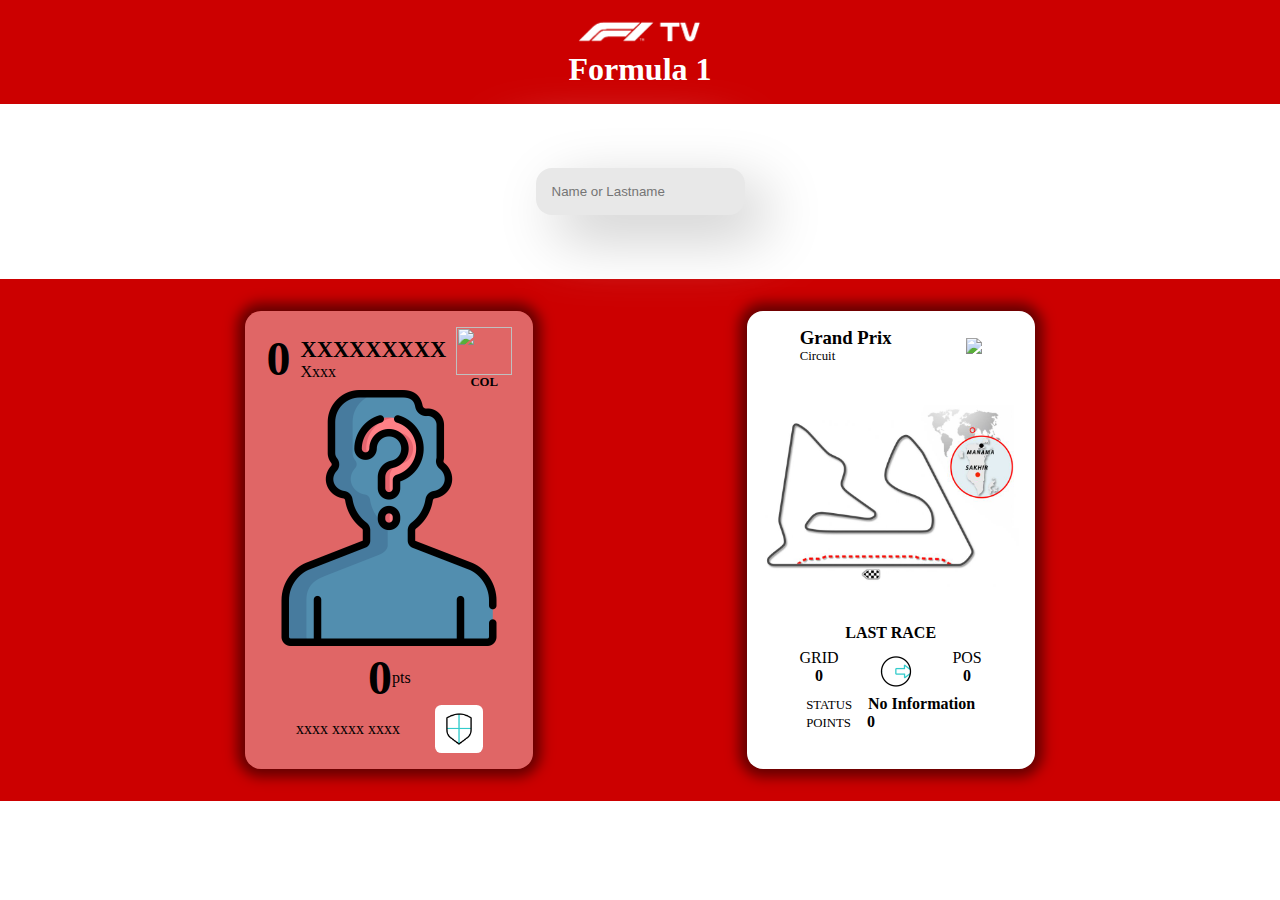
==== F1/index.html @ 5f3c3d2c "Se termina tarjeta derecha" ====
<!DOCTYPE html>
<html lang="en">
  <head>
    <meta charset="UTF-8" />
    <meta name="viewport" content="width=device-width, initial-scale=1.0" />
    <link
      href="https://blogfonts.com/css/aWQ9MTUxNTEzJnN1Yj01MTMmYz1mJnR0Zj1Gb3JtdWxhMS1SZWd1bGFyX3dlYl8wLnR0ZiZuPWZvcm11bGExLWRpc3BsYXktcmVndWxhci0y/Formula1 Display Regular.ttf"
      rel="stylesheet"
      type="text/css"
    />
    <link rel="stylesheet" href="styles/style.css" />
    <title>F1</title>
  </head>
  <body>
    <header class="header">
      <figure class="header__logo">
        <img
          src="assets/Logo/f1tv.png"
          class="header__img"
          alt="Formula 1 Logo"
        />
      </figure>
      <h1 class="header__title">Formula 1</h1>
    </header>
    <div class="inputData">
      <input type="text" name="text" class="input" placeholder="Name or Lastname" id="searchDriver"/>
    </div>
    <main class="container">
      <section class="card" id="background">
        <section class="card__left">
          <div class="card__driver">
            <span class="card__number" id="driverNumber">0</span>
            <div class="card__fullName">
              <span class="card__firstName" id="driverName">Xxxx</span>
              <span class="card__lastName" id="driverLastName">XXXXXXXXX</span>
            </div>
            <div class="card__country">
              <img
                src="https://flagsapi.com/CO/shiny/64.png"
                class="card__icon" id="driverFlag"
              />
              <span class="card__codCountry" id="codCountry">COL</span>
            </div>
          </div>
          <figure class="card__img">
            <img
              src="assets/Drivers/desconocido.png"
              alt="Max VERSTAPPEN"
              class="card__img--driver" id="imgDriver"
            />
          </figure>
          <div class="card__points">
            <span class="card__points--number" id="driverPoints">0</span>
            <span class="card__points--pts">pts</span>
          </div>
          <figure class="card__escuderia">
            <span class="card__escuderia--name" id="scuderia">xxxx xxxx xxxx</span>
            <img
              src="assets/Constructors/escudo.gif"
              alt="Logo Red Bull Racing"
              class="card__escuderia--logo" id="imgScuderia"
            />
          </figure>
        </section>
        <section class="card__right">
          <section class="card__circuit">
            <figure class="card__flagCircuit">
              <img src="https://flagsapi.com/CO/shiny/64.png" id="raceFlag" />
              <div class="card__circuitTitle">
                <h3 class="card__circuitTitle--gp" id="nameGP">Grand Prix</h3>
                <span class="card__circuitTitle--name" id="nameCircuit">Circuit</span>
              </div>
            </figure>
            <img
              src="assets/Circuit/Bahrain International Circuit.jpg"
              class="card__circuitTitle--img"
              alt="Image of Circuit" id="imgCircuit"
            />
            <div class="card__data">
              <span class="card__lastRace">LAST RACE</span>
              <div class="card__position">
                <span class="card__position--left"  >GRID <span><b id="grid">0</b></span></span>
                <img src="assets/Font/flecha-correcta.gif" alt="" class="card__position--center">
                <span class="card__position--right">POS <span><b id="pos">0</b></span></span>
              </div>
              <div class="card__status">
                <span class="card__status--stat">STATUS <span class="card__status--finish" id="stat">No Information</span></span>
                <span class="card__status--points">POINTS <span class="card__status--pos" id="points">0</span></span>
              </div>
            </div>
          </section>
        </section>
      </section>
    </main>
    <script src="app/app.js" type="module" defer></script>
  </body>
</html>
---- F1/styles/style.css ----
/* Reset CSS */
* {
  box-sizing: border-box;
  margin: 0;
  padding: 0;
}

/* Global Styles */
@font-face {
  font-family: "F1-Regular";
  src: url("/assets/Font/Formula1-Regular.ttf") format("truetype");
}

/* Body */

body {
  width: 100vw;
  height: 100vh;
  font-family: "F1-Regular", "formula1-display-regular-2";
}

/* Header */

.header {
  background-color: #cc0000;
  color: #fff;
  display: flex;
  flex-direction: column;
  align-items: center;
  padding: 1rem;
}

.header__img {
  width: 8rem;
}

/* Input */
.inputData {
  padding: 4rem;
  display: flex;
  justify-content: center;
}

.input {
  border: none;
  padding: 1rem;
  border-radius: 1rem;
  background: #e8e8e8;
  box-shadow: 20px 20px 60px #c5c5c5, -20px -20px 60px #ffffff;
  transition: 0.3s;
}

.input:focus {
  outline-color: #e8e8e8;
  background: #e8e8e8;
  box-shadow: inset 20px 20px 60px #c5c5c5, inset -20px -20px 60px #ffffff;
  transition: 0.3s;
}

/* Card */

/* Card Left */

.card {
  display: flex;
  justify-content: space-evenly;
  background-color: #cc0000;
  transition: background-color 0.4s ease-in-out;
  padding: 2rem;
}

.card__left {
  background-color: rgba(255, 255, 255, 0.4);
  border-radius: 1rem;
  padding: 1rem;
  box-shadow: 0px 0px 13px 8px rgba(0,0,0,0.51);
-webkit-box-shadow: 0px 0px 13px 8px rgba(0,0,0,0.51);
-moz-box-shadow: 0px 0px 13px 8px rgba(0,0,0,0.51);
}

.card__driver {
  display: flex;
  align-items: center;
  justify-content: space-around;
}

.card__fullName {
  display: flex;
  flex-direction: column-reverse;
}

.card__country {
  display: flex;
  flex-direction: column;
  align-items: center;
}

.card__icon {
  height: 3rem;
  width: 3.5rem;
}

.card__number {
  font-size: 3rem;
  font-weight: bold;
}

.card__firstName {
  font-size: 1rem;
}

.card__lastName {
  font-size: 1.4rem;
  font-weight: bold;
}

.card__codCountry {
  font-size: 0.8rem;
  font-weight: bold;
}


.card__img--driver {
  width: 16rem;
  height: 16rem;
}

.card__points {
  display: flex;
  justify-content: center;
  align-items: center;
}

.card__points--number {
  font-size: 3rem;
  font-weight: bold;
}

.card__escuderia {
  display: flex;
  align-items: center;
  justify-content: space-evenly;
}

.card__escuderia--name {
  font-size: 1rem;
}

.card__escuderia--logo {
  width: 3rem;
  height: 3rem;
  border-radius: 0.4rem;
}

/* Card Right*/

.card__right {
  background-color: #fff;
  color: #000;
  border-radius: 1rem;
  padding: 1rem;
  box-shadow: 0px 0px 13px 8px rgba(0,0,0,0.51);
-webkit-box-shadow: 0px 0px 13px 8px rgba(0,0,0,0.51);
-moz-box-shadow: 0px 0px 13px 8px rgba(0,0,0,0.51);
}

.card__flagCircuit {
  display: flex;
  flex-direction: row-reverse;
  justify-content: space-around;
  align-items: center;
}

.card__circuitTitle {
  display: flex;
  flex-direction: column;
}

.card__circuitTitle--name {
  font-size: 0.8rem;
}

.card__circuitTitle--img {
  width: 16rem;
  height: 16rem;
}

.card__data{
  display: flex;
  flex-direction: column;
  align-items: center;
  gap: 0.4rem;
}

.card__lastRace{
  font-weight: bold;
}

.card__position{
  width: 100%;
  display: flex;
  justify-content: space-evenly;
}

.card__position--left{
  display: flex;
  flex-direction: column;
  align-items: center;
}

.card__position--center{
  width: 2.5rem;
  height: 2.5rem;
}

.card__position--right{
  display: flex;
  flex-direction: column;
  align-items: center;
}

.card__status{
  display: flex;
  flex-direction: column;
}

.card__status--stat{
  font-size: 0.8rem;
  gap: 1rem;
    display: flex;
    align-items: flex-end;
}

.card__status--finish{
  font-size: 1rem;
  font-weight: bold;
}

.card__status--points{
  font-size: 0.8rem;
  gap: 1rem;
    display: flex;
    align-items: flex-end;
}

.card__status--pos{
  font-size: 1rem;
  font-weight: bold;
}

@media screen and (max-width: 768px) {
  .card {
    display: flex;
    flex-direction: column;
    align-items: center;
    gap: 0.6rem;
  } 
    
}
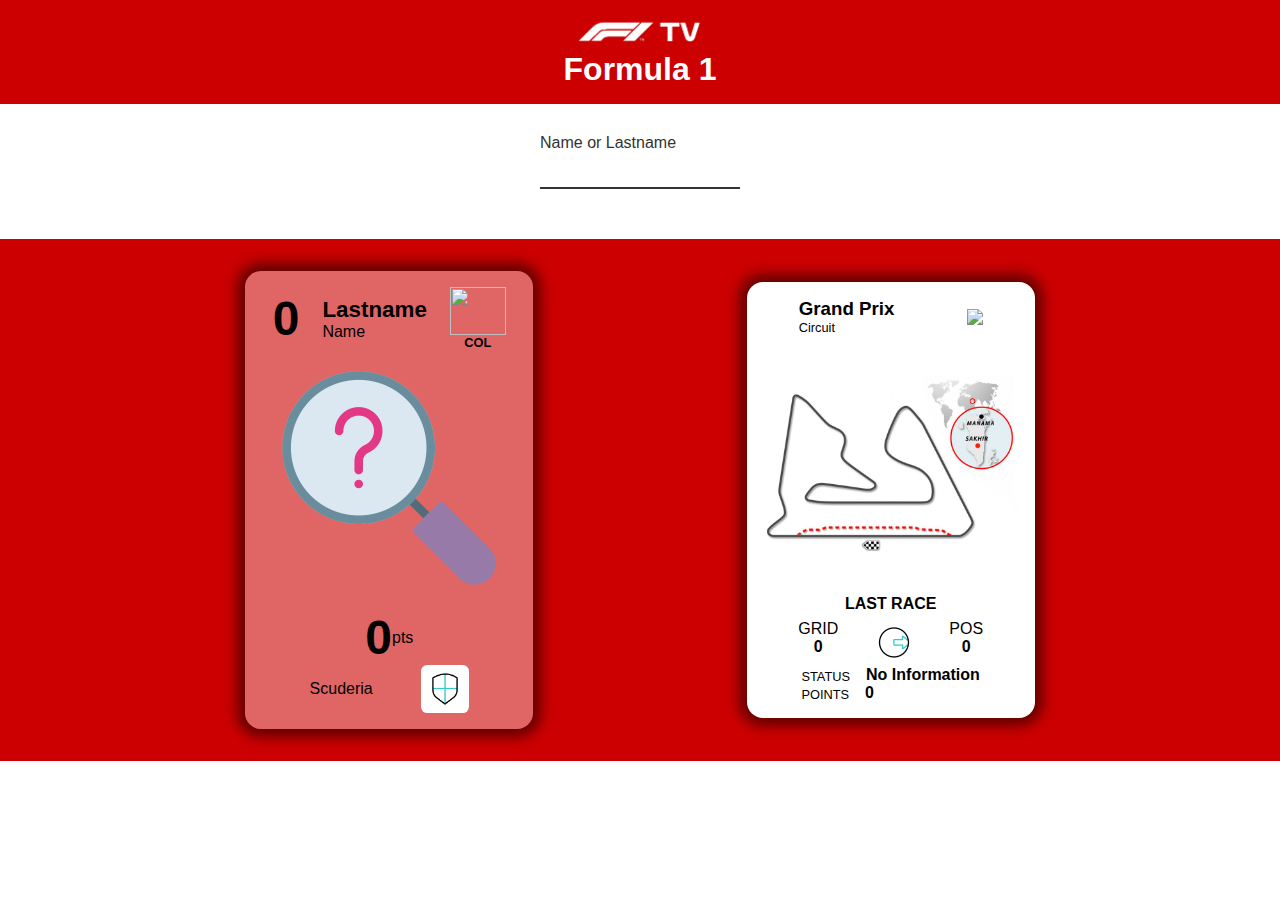
==== commit 9a4c3645: "Se ajustan algunos valores del responsive" ====
--- a/F1/index.html
+++ b/F1/index.html
@@ -22,8 +22,10 @@
       </figure>
       <h1 class="header__title">Formula 1</h1>
     </header>
-    <div class="inputData">
-      <input type="text" name="text" class="input" placeholder="Name or Lastname" id="searchDriver"/>
+    <div class="input-container">
+      <input type="text" id="searchDriver" class="input" />
+      <label for="searchDriver" class="label">Name or Lastname</label>
+      <div class="underline"></div>
     </div>
     <main class="container">
       <section class="card" id="background">
@@ -31,13 +33,14 @@
           <div class="card__driver">
             <span class="card__number" id="driverNumber">0</span>
             <div class="card__fullName">
-              <span class="card__firstName" id="driverName">Xxxx</span>
-              <span class="card__lastName" id="driverLastName">XXXXXXXXX</span>
+              <span class="card__firstName" id="driverName">Name</span>
+              <span class="card__lastName" id="driverLastName">Lastname</span>
             </div>
             <div class="card__country">
               <img
                 src="https://flagsapi.com/CO/shiny/64.png"
-                class="card__icon" id="driverFlag"
+                class="card__icon"
+                id="driverFlag"
               />
               <span class="card__codCountry" id="codCountry">COL</span>
             </div>
@@ -46,7 +49,8 @@
             <img
               src="assets/Drivers/desconocido.png"
               alt="Max VERSTAPPEN"
-              class="card__img--driver" id="imgDriver"
+              class="card__img--driver"
+              id="imgDriver"
             />
           </figure>
           <div class="card__points">
@@ -54,11 +58,12 @@
             <span class="card__points--pts">pts</span>
           </div>
           <figure class="card__escuderia">
-            <span class="card__escuderia--name" id="scuderia">xxxx xxxx xxxx</span>
+            <span class="card__escuderia--name" id="scuderia">Scuderia</span>
             <img
               src="assets/Constructors/escudo.gif"
               alt="Logo Red Bull Racing"
-              class="card__escuderia--logo" id="imgScuderia"
+              class="card__escuderia--logo"
+              id="imgScuderia"
             />
           </figure>
         </section>
@@ -68,24 +73,43 @@
               <img src="https://flagsapi.com/CO/shiny/64.png" id="raceFlag" />
               <div class="card__circuitTitle">
                 <h3 class="card__circuitTitle--gp" id="nameGP">Grand Prix</h3>
-                <span class="card__circuitTitle--name" id="nameCircuit">Circuit</span>
+                <span class="card__circuitTitle--name" id="nameCircuit"
+                  >Circuit</span
+                >
               </div>
             </figure>
             <img
               src="assets/Circuit/Bahrain International Circuit.jpg"
               class="card__circuitTitle--img"
-              alt="Image of Circuit" id="imgCircuit"
+              alt="Image of Circuit"
+              id="imgCircuit"
             />
             <div class="card__data">
               <span class="card__lastRace">LAST RACE</span>
               <div class="card__position">
-                <span class="card__position--left"  >GRID <span><b id="grid">0</b></span></span>
-                <img src="assets/Font/flecha-correcta.gif" alt="" class="card__position--center">
-                <span class="card__position--right">POS <span><b id="pos">0</b></span></span>
+                <span class="card__position--left"
+                  >GRID <span><b id="grid">0</b></span></span
+                >
+                <img
+                  src="assets/Font/flecha-correcta.gif"
+                  alt=""
+                  class="card__position--center"
+                />
+                <span class="card__position--right"
+                  >POS <span><b id="pos">0</b></span></span
+                >
               </div>
               <div class="card__status">
-                <span class="card__status--stat">STATUS <span class="card__status--finish" id="stat">No Information</span></span>
-                <span class="card__status--points">POINTS <span class="card__status--pos" id="points">0</span></span>
+                <span class="card__status--stat"
+                  >STATUS
+                  <span class="card__status--finish" id="stat"
+                    >No Information</span
+                  ></span
+                >
+                <span class="card__status--points"
+                  >POINTS
+                  <span class="card__status--pos" id="points">0</span></span
+                >
               </div>
             </div>
           </section>
--- a/F1/styles/style.css
+++ b/F1/styles/style.css
@@ -16,7 +16,9 @@
 body {
   width: 100vw;
   height: 100vh;
-  font-family: "F1-Regular", "formula1-display-regular-2";
+  font-family: "F1-Regular", "formula1-display-regular-2", "Lucida Sans",
+    "Lucida Sans Regular", "Lucida Grande", "Lucida Sans Unicode", Geneva,
+    Verdana, sans-serif;
 }
 
 /* Header */
@@ -35,26 +37,52 @@
 }
 
 /* Input */
-.inputData {
-  padding: 4rem;
-  display: flex;
-  justify-content: center;
-}
-
-.input {
+.input-container {
+  position: relative;
+  margin: 50px auto;
+  width: 200px;
+}
+
+.input-container input[type="text"] {
+  font-size: 20px;
+  width: 100%;
   border: none;
-  padding: 1rem;
-  border-radius: 1rem;
-  background: #e8e8e8;
-  box-shadow: 20px 20px 60px #c5c5c5, -20px -20px 60px #ffffff;
-  transition: 0.3s;
-}
-
-.input:focus {
-  outline-color: #e8e8e8;
-  background: #e8e8e8;
-  box-shadow: inset 20px 20px 60px #c5c5c5, inset -20px -20px 60px #ffffff;
-  transition: 0.3s;
+  border-bottom: 2px solid #ccc;
+  padding: 5px 0;
+  background-color: transparent;
+  outline: none;
+}
+
+.input-container .label {
+  position: absolute;
+  top: 0;
+  left: 0;
+  color: #ccc;
+  transition: all 0.3s ease;
+  pointer-events: none;
+}
+
+.input-container input[type="text"]:focus ~ .label,
+.input-container input[type="text"]:valid ~ .label {
+  top: -20px;
+  font-size: 16px;
+  color: #333;
+}
+
+.input-container .underline {
+  position: absolute;
+  bottom: 0;
+  left: 0;
+  height: 2px;
+  width: 100%;
+  background-color: #333;
+  transform: scaleX(0);
+  transition: all 0.3s ease;
+}
+
+.input-container input[type="text"]:focus ~ .underline,
+.input-container input[type="text"]:valid ~ .underline {
+  transform: scaleX(1);
 }
 
 /* Card */
@@ -67,15 +95,16 @@
   background-color: #cc0000;
   transition: background-color 0.4s ease-in-out;
   padding: 2rem;
+  align-items: center;
 }
 
 .card__left {
   background-color: rgba(255, 255, 255, 0.4);
   border-radius: 1rem;
   padding: 1rem;
-  box-shadow: 0px 0px 13px 8px rgba(0,0,0,0.51);
--webkit-box-shadow: 0px 0px 13px 8px rgba(0,0,0,0.51);
--moz-box-shadow: 0px 0px 13px 8px rgba(0,0,0,0.51);
+  box-shadow: 0px 0px 13px 8px rgba(0, 0, 0, 0.51);
+  -webkit-box-shadow: 0px 0px 13px 8px rgba(0, 0, 0, 0.51);
+  -moz-box-shadow: 0px 0px 13px 8px rgba(0, 0, 0, 0.51);
 }
 
 .card__driver {
@@ -118,7 +147,6 @@
   font-size: 0.8rem;
   font-weight: bold;
 }
-
 
 .card__img--driver {
   width: 16rem;
@@ -159,9 +187,9 @@
   color: #000;
   border-radius: 1rem;
   padding: 1rem;
-  box-shadow: 0px 0px 13px 8px rgba(0,0,0,0.51);
--webkit-box-shadow: 0px 0px 13px 8px rgba(0,0,0,0.51);
--moz-box-shadow: 0px 0px 13px 8px rgba(0,0,0,0.51);
+  box-shadow: 0px 0px 13px 8px rgba(0, 0, 0, 0.51);
+  -webkit-box-shadow: 0px 0px 13px 8px rgba(0, 0, 0, 0.51);
+  -moz-box-shadow: 0px 0px 13px 8px rgba(0, 0, 0, 0.51);
 }
 
 .card__flagCircuit {
@@ -185,75 +213,85 @@
   height: 16rem;
 }
 
-.card__data{
+.card__data {
   display: flex;
   flex-direction: column;
   align-items: center;
   gap: 0.4rem;
 }
 
-.card__lastRace{
-  font-weight: bold;
-}
-
-.card__position{
+.card__lastRace {
+  font-weight: bold;
+}
+
+.card__position {
   width: 100%;
   display: flex;
   justify-content: space-evenly;
 }
 
-.card__position--left{
-  display: flex;
-  flex-direction: column;
-  align-items: center;
-}
-
-.card__position--center{
+.card__position--left {
+  display: flex;
+  flex-direction: column;
+  align-items: center;
+}
+
+.card__position--center {
   width: 2.5rem;
   height: 2.5rem;
 }
 
-.card__position--right{
-  display: flex;
-  flex-direction: column;
-  align-items: center;
-}
-
-.card__status{
-  display: flex;
-  flex-direction: column;
-}
-
-.card__status--stat{
+.card__position--right {
+  display: flex;
+  flex-direction: column;
+  align-items: center;
+}
+
+.card__status {
+  display: flex;
+  flex-direction: column;
+}
+
+.card__status--stat {
   font-size: 0.8rem;
   gap: 1rem;
-    display: flex;
-    align-items: flex-end;
-}
-
-.card__status--finish{
-  font-size: 1rem;
-  font-weight: bold;
-}
-
-.card__status--points{
+  display: flex;
+  align-items: flex-end;
+}
+
+.card__status--finish {
+  font-size: 1rem;
+  font-weight: bold;
+}
+
+.card__status--points {
   font-size: 0.8rem;
   gap: 1rem;
-    display: flex;
-    align-items: flex-end;
-}
-
-.card__status--pos{
+  display: flex;
+  align-items: flex-end;
+}
+
+.card__status--pos {
   font-size: 1rem;
   font-weight: bold;
 }
 
 @media screen and (max-width: 768px) {
   .card {
-    display: flex;
     flex-direction: column;
     align-items: center;
-    gap: 0.6rem;
-  } 
-    
-}+    gap: 1.2rem;
+  }
+
+  .card__left {
+    box-shadow: 0px 0px 10px 4px rgba(0, 0, 0, 0.75);
+    -webkit-box-shadow: 0px 0px 10px 4px rgba(0, 0, 0, 0.75);
+    -moz-box-shadow: 0px 0px 10px 4px rgba(0, 0, 0, 0.75);
+  }
+
+  .card__right {
+    box-shadow: 0px 0px 10px 4px rgba(0, 0, 0, 0.75);
+    -webkit-box-shadow: 0px 0px 10px 4px rgba(0, 0, 0, 0.75);
+    -moz-box-shadow: 0px 0px 10px 4px rgba(0, 0, 0, 0.75);
+  }
+}
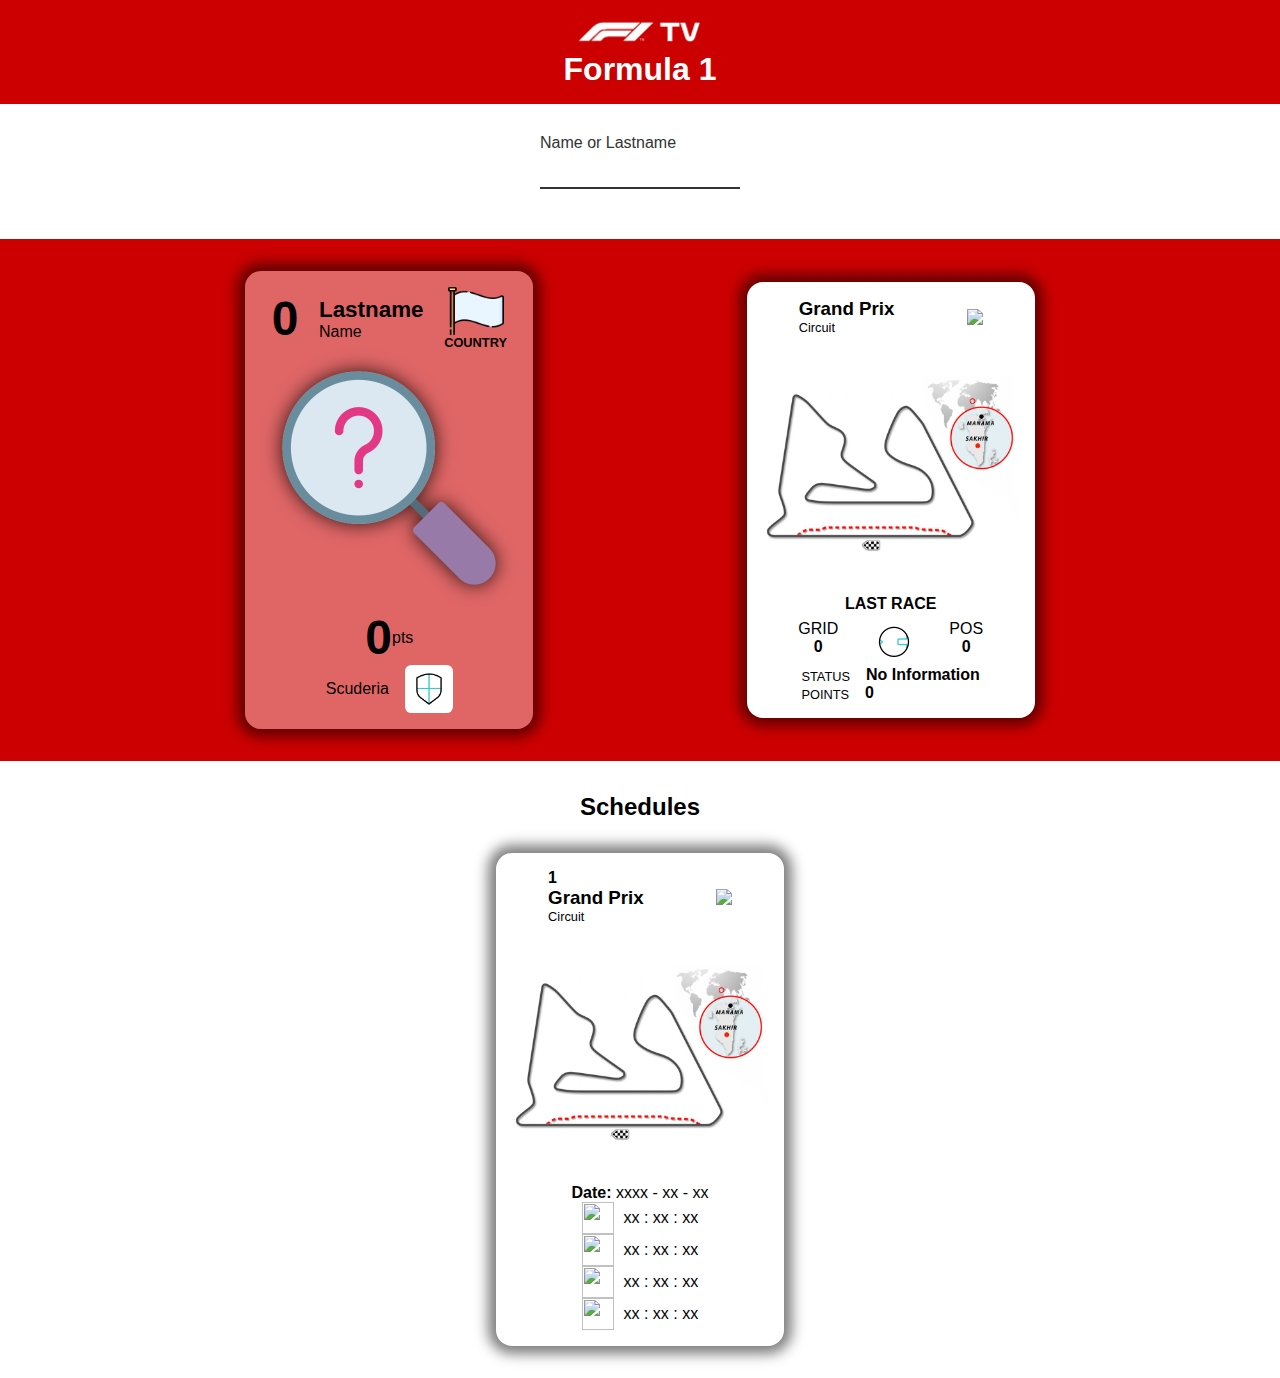
==== commit 3060d6d5: "Se agrega la seccion de calendario" ====
--- a/F1/index.html
+++ b/F1/index.html
@@ -1,121 +1,125 @@
 <!DOCTYPE html>
 <html lang="en">
-  <head>
-    <meta charset="UTF-8" />
-    <meta name="viewport" content="width=device-width, initial-scale=1.0" />
-    <link
-      href="https://blogfonts.com/css/aWQ9MTUxNTEzJnN1Yj01MTMmYz1mJnR0Zj1Gb3JtdWxhMS1SZWd1bGFyX3dlYl8wLnR0ZiZuPWZvcm11bGExLWRpc3BsYXktcmVndWxhci0y/Formula1 Display Regular.ttf"
-      rel="stylesheet"
-      type="text/css"
-    />
-    <link rel="stylesheet" href="styles/style.css" />
-    <title>F1</title>
-  </head>
-  <body>
-    <header class="header">
-      <figure class="header__logo">
-        <img
-          src="assets/Logo/f1tv.png"
-          class="header__img"
-          alt="Formula 1 Logo"
-        />
-      </figure>
-      <h1 class="header__title">Formula 1</h1>
-    </header>
-    <div class="input-container">
-      <input type="text" id="searchDriver" class="input" />
-      <label for="searchDriver" class="label">Name or Lastname</label>
-      <div class="underline"></div>
-    </div>
-    <main class="container">
-      <section class="card" id="background">
-        <section class="card__left">
-          <div class="card__driver">
-            <span class="card__number" id="driverNumber">0</span>
-            <div class="card__fullName">
-              <span class="card__firstName" id="driverName">Name</span>
-              <span class="card__lastName" id="driverLastName">Lastname</span>
+
+<head>
+  <meta charset="UTF-8" />
+  <meta name="viewport" content="width=device-width, initial-scale=1.0" />
+  <link
+    href="https://blogfonts.com/css/aWQ9MTUxNTEzJnN1Yj01MTMmYz1mJnR0Zj1Gb3JtdWxhMS1SZWd1bGFyX3dlYl8wLnR0ZiZuPWZvcm11bGExLWRpc3BsYXktcmVndWxhci0y/Formula1 Display Regular.ttf"
+    rel="stylesheet" type="text/css" />
+  <link rel="stylesheet" href="styles/style.css" />
+  <title>F1</title>
+</head>
+
+<body>
+  <header class="header">
+    <figure class="header__logo">
+      <img src="assets/Logo/f1tv.png" class="header__img" alt="Formula 1 Logo" />
+    </figure>
+    <h1 class="header__title">Formula 1</h1>
+  </header>
+  <div class="input-container">
+    <input type="text" id="searchDriver" class="input" />
+    <label for="searchDriver" class="label">Name or Lastname</label>
+    <div class="underline"></div>
+  </div>
+  <main class="container">
+    <section class="card" id="background">
+      <section class="card__left">
+        <div class="card__driver">
+          <span class="card__number" id="driverNumber">0</span>
+          <div class="card__fullName">
+            <span class="card__firstName" id="driverName">Name</span>
+            <span class="card__lastName" id="driverLastName">Lastname</span>
+          </div>
+          <div class="card__country">
+            <img src="assets/Logo/bandera-blanca.png" class="card__icon" id="driverFlag" />
+            <span class="card__codCountry" id="codCountry">COUNTRY</span>
+          </div>
+        </div>
+        <figure class="card__img">
+          <img src="assets/Drivers/desconocido.png" alt="Max VERSTAPPEN" class="card__img--driver" id="imgDriver" />
+        </figure>
+        <div class="card__points">
+          <span class="card__points--number" id="driverPoints">0</span>
+          <span class="card__points--pts">pts</span>
+        </div>
+        <figure class="card__escuderia">
+          <span class="card__escuderia--name" id="scuderia">Scuderia</span>
+          <img src="assets/Constructors/escudo.gif" alt="Logo Red Bull Racing" class="card__escuderia--logo"
+            id="imgScuderia" />
+        </figure>
+      </section>
+      <section class="card__right">
+        <section class="card__circuit">
+          <figure class="card__flagCircuit">
+            <img src="https://flagsapi.com/CO/shiny/64.png" id="raceFlag" />
+            <div class="card__circuitTitle">
+              <h3 class="card__circuitTitle--gp" id="nameGP">Grand Prix</h3>
+              <span class="card__circuitTitle--name" id="nameCircuit">Circuit</span>
             </div>
-            <div class="card__country">
-              <img
-                src="https://flagsapi.com/CO/shiny/64.png"
-                class="card__icon"
-                id="driverFlag"
-              />
-              <span class="card__codCountry" id="codCountry">COL</span>
+          </figure>
+          <figure>
+            <img src="assets/Circuit/Bahrain International Circuit.jpg" class="card__circuitTitle--img"
+              alt="Image of Circuit" id="imgCircuit" />
+          </figure>
+          <div class="card__data">
+            <span class="card__lastRace">LAST RACE</span>
+            <div class="card__position">
+              <span class="card__position--left">GRID <span><b id="grid">0</b></span></span>
+              <img src="assets/Font/flecha-correcta.gif" alt="" class="card__position--center" />
+              <span class="card__position--right">POS <span><b id="pos">0</b></span></span>
+            </div>
+            <div class="card__status">
+              <span class="card__status--stat">STATUS
+                <span class="card__status--finish" id="stat">No Information</span></span>
+              <span class="card__status--points">POINTS
+                <span class="card__status--pos" id="points">0</span></span>
             </div>
           </div>
-          <figure class="card__img">
-            <img
-              src="assets/Drivers/desconocido.png"
-              alt="Max VERSTAPPEN"
-              class="card__img--driver"
-              id="imgDriver"
-            />
-          </figure>
-          <div class="card__points">
-            <span class="card__points--number" id="driverPoints">0</span>
-            <span class="card__points--pts">pts</span>
-          </div>
-          <figure class="card__escuderia">
-            <span class="card__escuderia--name" id="scuderia">Scuderia</span>
-            <img
-              src="assets/Constructors/escudo.gif"
-              alt="Logo Red Bull Racing"
-              class="card__escuderia--logo"
-              id="imgScuderia"
-            />
-          </figure>
-        </section>
-        <section class="card__right">
-          <section class="card__circuit">
-            <figure class="card__flagCircuit">
-              <img src="https://flagsapi.com/CO/shiny/64.png" id="raceFlag" />
-              <div class="card__circuitTitle">
-                <h3 class="card__circuitTitle--gp" id="nameGP">Grand Prix</h3>
-                <span class="card__circuitTitle--name" id="nameCircuit"
-                  >Circuit</span
-                >
-              </div>
-            </figure>
-            <img
-              src="assets/Circuit/Bahrain International Circuit.jpg"
-              class="card__circuitTitle--img"
-              alt="Image of Circuit"
-              id="imgCircuit"
-            />
-            <div class="card__data">
-              <span class="card__lastRace">LAST RACE</span>
-              <div class="card__position">
-                <span class="card__position--left"
-                  >GRID <span><b id="grid">0</b></span></span
-                >
-                <img
-                  src="assets/Font/flecha-correcta.gif"
-                  alt=""
-                  class="card__position--center"
-                />
-                <span class="card__position--right"
-                  >POS <span><b id="pos">0</b></span></span
-                >
-              </div>
-              <div class="card__status">
-                <span class="card__status--stat"
-                  >STATUS
-                  <span class="card__status--finish" id="stat"
-                    >No Information</span
-                  ></span
-                >
-                <span class="card__status--points"
-                  >POINTS
-                  <span class="card__status--pos" id="points">0</span></span
-                >
-              </div>
-            </div>
-          </section>
         </section>
       </section>
-    </main>
-    <script src="app/app.js" type="module" defer></script>
-  </body>
-</html>
+    </section>
+  </main>
+  <section class="schedules">
+    <h2 class="schedules__title">Schedules</h2>
+    <div class="schedules__cards">
+      <div class="schedules__card">
+        <figure class="card__flagCircuit">
+          <img src="https://flagsapi.com/CO/shiny/64.png" id="scheduleFlag" />
+          <div class="card__circuitTitle">
+            <span><b>1</b></span>
+            <h3 class="card__circuitTitle--gp" id="scheduleGP">Grand Prix</h3>
+            <span class="card__circuitTitle--name" id="scheduleCircuit">Circuit</span>
+          </div>
+        </figure>
+        <figure>
+          <img src="assets/Circuit/Bahrain International Circuit.jpg" class="card__circuitTitle--img"
+            alt="Image of Circuit" id="imgCircuit" />
+        </figure>
+        <div class="schedules__info">
+          <span class="schedules__date"><b>Date: </b> xxxx - xx - xx</span>
+          <figure class="schedules__data">
+            <img src="https://flagsapi.com/CO/shiny/64.png" alt="" class="schedules__data--flag">
+            <span class="schedules__date--race">xx : xx : xx</span>
+          </figure>
+          <figure class="schedules__data">
+            <img src="https://flagsapi.com/BR/shiny/64.png" alt="" class="schedules__data--flag">
+            <span class="schedules__date--race">xx : xx : xx</span>
+          </figure>
+          <figure class="schedules__data">
+            <img src="https://flagsapi.com/MX/shiny/64.png" alt="" class="schedules__data--flag">
+            <span class="schedules__date--race">xx : xx : xx</span>
+          </figure>
+          <figure class="schedules__data">
+            <img src="https://flagsapi.com/AR/shiny/64.png" alt="" class="schedules__data--flag">
+            <span class="schedules__date--race">xx : xx : xx</span>
+          </figure>
+        </div>
+      </div>
+    </div>
+  </section>
+  <script src="app/app.js" type="module" defer></script>
+</body>
+
+</html>--- a/F1/styles/style.css
+++ b/F1/styles/style.css
@@ -62,8 +62,8 @@
   pointer-events: none;
 }
 
-.input-container input[type="text"]:focus ~ .label,
-.input-container input[type="text"]:valid ~ .label {
+.input-container input[type="text"]:focus~.label,
+.input-container input[type="text"]:valid~.label {
   top: -20px;
   font-size: 16px;
   color: #333;
@@ -80,8 +80,8 @@
   transition: all 0.3s ease;
 }
 
-.input-container input[type="text"]:focus ~ .underline,
-.input-container input[type="text"]:valid ~ .underline {
+.input-container input[type="text"]:focus~.underline,
+.input-container input[type="text"]:valid~.underline {
   transform: scaleX(1);
 }
 
@@ -151,6 +151,7 @@
 .card__img--driver {
   width: 16rem;
   height: 16rem;
+  filter: drop-shadow(0 0 0.6rem rgba(0, 0, 0, .8));
 }
 
 .card__points {
@@ -167,7 +168,8 @@
 .card__escuderia {
   display: flex;
   align-items: center;
-  justify-content: space-evenly;
+  justify-content: center;
+  gap: 1rem;
 }
 
 .card__escuderia--name {
@@ -276,6 +278,45 @@
   font-weight: bold;
 }
 
+/* Schedules */
+
+.schedules{
+  display: flex;
+  flex-direction: column;
+  align-items: center;
+  padding: 2rem;
+  gap: 2rem;
+}
+
+.schedules__card{
+  background-color: #fff;
+  color: #000;
+  border-radius: 1rem;
+  padding: 1rem;
+  box-shadow: 0px 0px 13px 8px rgba(0, 0, 0, 0.51);
+  -webkit-box-shadow: 0px 0px 13px 8px rgba(0, 0, 0, 0.51);
+  -moz-box-shadow: 0px 0px 13px 8px rgba(0, 0, 0, 0.51);
+}
+
+.schedules__info{
+  display: flex;
+  flex-direction: column;
+  align-items: center;
+}
+
+.schedules__data{
+  display: flex;
+  align-items: center;
+  gap: 0.6rem;
+}
+
+.schedules__data--flag{
+  width: 2rem;
+  height: 2rem;
+}
+
+
+
 @media screen and (max-width: 768px) {
   .card {
     flex-direction: column;
@@ -294,4 +335,4 @@
     -webkit-box-shadow: 0px 0px 10px 4px rgba(0, 0, 0, 0.75);
     -moz-box-shadow: 0px 0px 10px 4px rgba(0, 0, 0, 0.75);
   }
-}
+}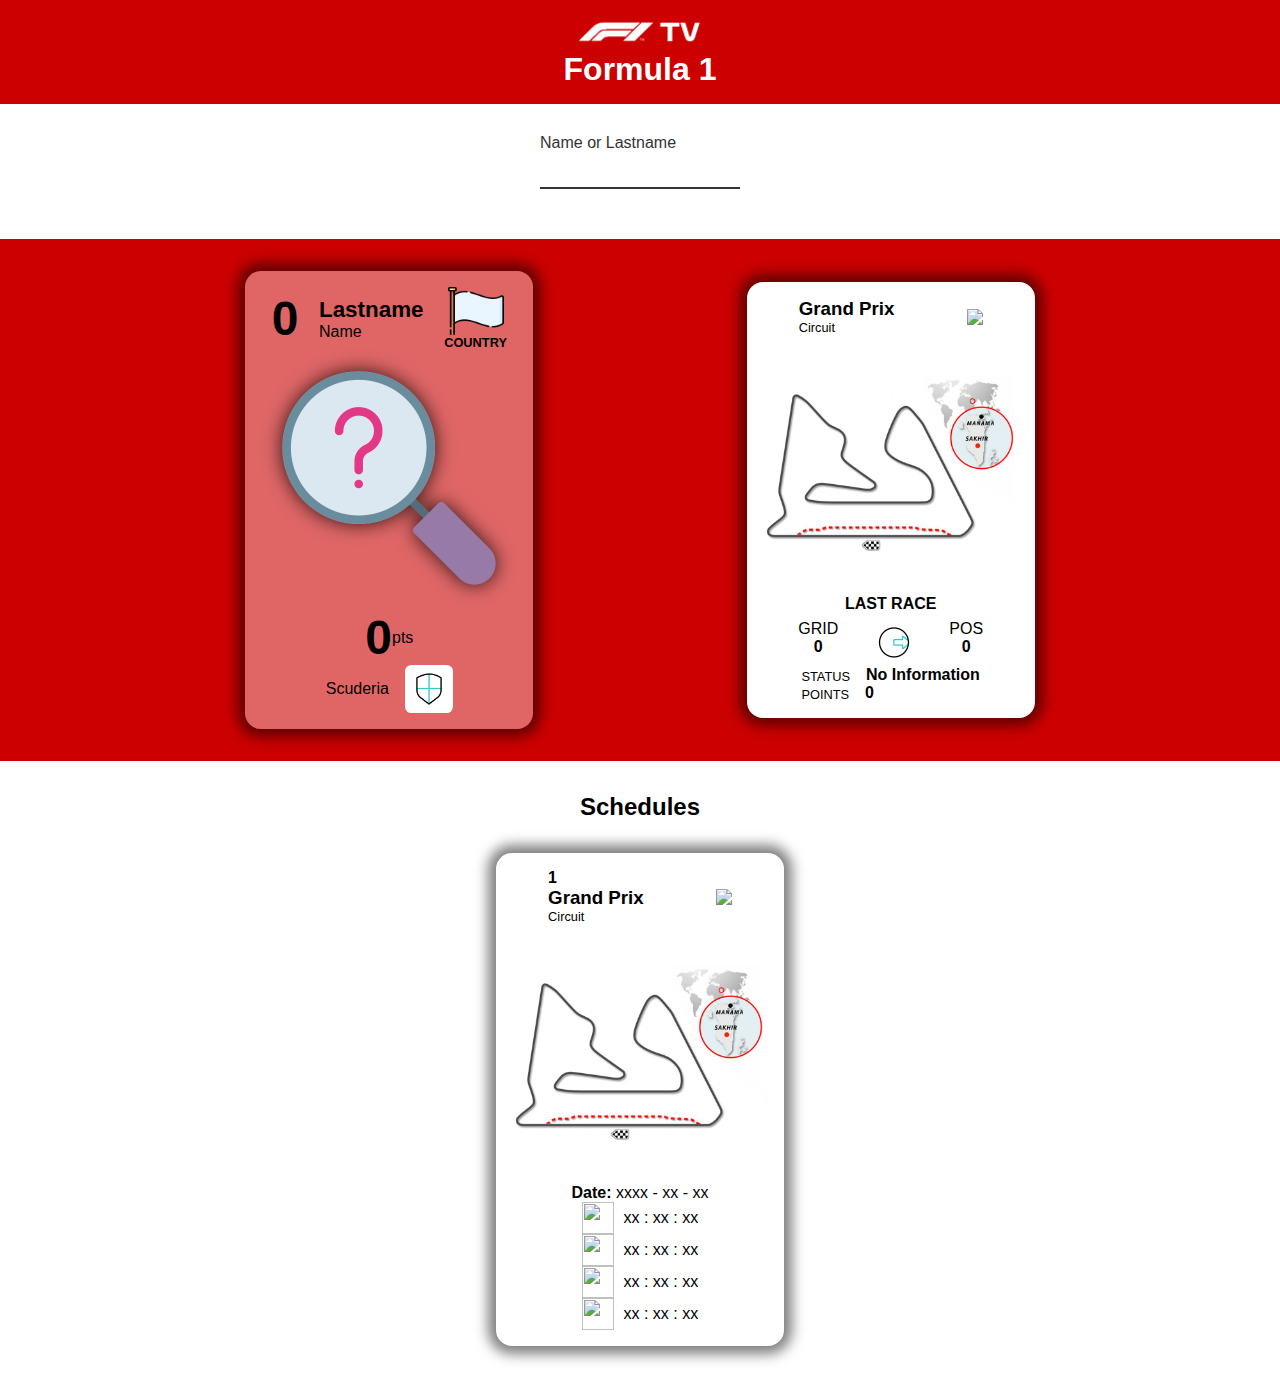
==== commit ac5ae5d4: "Se agrega calendario completo de la f1" ====
--- a/F1/index.html
+++ b/F1/index.html
@@ -1,125 +1,186 @@
 <!DOCTYPE html>
 <html lang="en">
+  <head>
+    <meta charset="UTF-8" />
+    <meta name="viewport" content="width=device-width, initial-scale=1.0" />
+    <link
+      href="https://blogfonts.com/css/aWQ9MTUxNTEzJnN1Yj01MTMmYz1mJnR0Zj1Gb3JtdWxhMS1SZWd1bGFyX3dlYl8wLnR0ZiZuPWZvcm11bGExLWRpc3BsYXktcmVndWxhci0y/Formula1 Display Regular.ttf"
+      rel="stylesheet"
+      type="text/css"
+    />
+    <link rel="stylesheet" href="styles/style.css" />
+    <title>F1</title>
+  </head>
 
-<head>
-  <meta charset="UTF-8" />
-  <meta name="viewport" content="width=device-width, initial-scale=1.0" />
-  <link
-    href="https://blogfonts.com/css/aWQ9MTUxNTEzJnN1Yj01MTMmYz1mJnR0Zj1Gb3JtdWxhMS1SZWd1bGFyX3dlYl8wLnR0ZiZuPWZvcm11bGExLWRpc3BsYXktcmVndWxhci0y/Formula1 Display Regular.ttf"
-    rel="stylesheet" type="text/css" />
-  <link rel="stylesheet" href="styles/style.css" />
-  <title>F1</title>
-</head>
-
-<body>
-  <header class="header">
-    <figure class="header__logo">
-      <img src="assets/Logo/f1tv.png" class="header__img" alt="Formula 1 Logo" />
-    </figure>
-    <h1 class="header__title">Formula 1</h1>
-  </header>
-  <div class="input-container">
-    <input type="text" id="searchDriver" class="input" />
-    <label for="searchDriver" class="label">Name or Lastname</label>
-    <div class="underline"></div>
-  </div>
-  <main class="container">
-    <section class="card" id="background">
-      <section class="card__left">
-        <div class="card__driver">
-          <span class="card__number" id="driverNumber">0</span>
-          <div class="card__fullName">
-            <span class="card__firstName" id="driverName">Name</span>
-            <span class="card__lastName" id="driverLastName">Lastname</span>
+  <body>
+    <header class="header">
+      <figure class="header__logo">
+        <img
+          src="assets/Logo/f1tv.png"
+          class="header__img"
+          alt="Formula 1 Logo"
+        />
+      </figure>
+      <h1 class="header__title">Formula 1</h1>
+    </header>
+    <div class="input-container">
+      <input type="text" id="searchDriver" class="input" />
+      <label for="searchDriver" class="label">Name or Lastname</label>
+      <div class="underline"></div>
+    </div>
+    <main class="container">
+      <section class="card" id="background">
+        <section class="card__left">
+          <div class="card__driver">
+            <span class="card__number" id="driverNumber">0</span>
+            <div class="card__fullName">
+              <span class="card__firstName" id="driverName">Name</span>
+              <span class="card__lastName" id="driverLastName">Lastname</span>
+            </div>
+            <div class="card__country">
+              <img
+                src="assets/Logo/bandera-blanca.png"
+                class="card__icon"
+                id="driverFlag"
+              />
+              <span class="card__codCountry" id="codCountry">COUNTRY</span>
+            </div>
           </div>
-          <div class="card__country">
-            <img src="assets/Logo/bandera-blanca.png" class="card__icon" id="driverFlag" />
-            <span class="card__codCountry" id="codCountry">COUNTRY</span>
+          <figure class="card__img">
+            <img
+              src="assets/Drivers/desconocido.png"
+              alt="Search Driver"
+              class="card__img--driver"
+              id="imgDriver"
+            />
+          </figure>
+          <div class="card__points">
+            <span class="card__points--number" id="driverPoints">0</span>
+            <span class="card__points--pts">pts</span>
           </div>
-        </div>
-        <figure class="card__img">
-          <img src="assets/Drivers/desconocido.png" alt="Max VERSTAPPEN" class="card__img--driver" id="imgDriver" />
-        </figure>
-        <div class="card__points">
-          <span class="card__points--number" id="driverPoints">0</span>
-          <span class="card__points--pts">pts</span>
-        </div>
-        <figure class="card__escuderia">
-          <span class="card__escuderia--name" id="scuderia">Scuderia</span>
-          <img src="assets/Constructors/escudo.gif" alt="Logo Red Bull Racing" class="card__escuderia--logo"
-            id="imgScuderia" />
-        </figure>
+          <figure class="card__escuderia">
+            <span class="card__escuderia--name" id="scuderia">Scuderia</span>
+            <img
+              src="assets/Constructors/escudo.gif"
+              alt="Logo Red Bull Racing"
+              class="card__escuderia--logo"
+              id="imgScuderia"
+            />
+          </figure>
+        </section>
+        <section class="card__right">
+          <section class="card__circuit">
+            <figure class="card__flagCircuit">
+              <img src="https://flagsapi.com/CO/shiny/64.png" id="raceFlag" />
+              <div class="card__circuitTitle">
+                <h3 class="card__circuitTitle--gp" id="nameGP">Grand Prix</h3>
+                <span class="card__circuitTitle--name" id="nameCircuit"
+                  >Circuit</span
+                >
+              </div>
+            </figure>
+            <figure>
+              <img
+                src="assets/Circuit/Bahrain International Circuit.jpg"
+                class="card__circuitTitle--img"
+                alt="Image of Circuit"
+                id="imgCircuit"
+              />
+            </figure>
+            <div class="card__data">
+              <span class="card__lastRace">LAST RACE</span>
+              <div class="card__position">
+                <span class="card__position--left"
+                  >GRID <span><b id="grid">0</b></span></span
+                >
+                <img
+                  src="assets/Font/flecha-correcta.gif"
+                  alt=""
+                  class="card__position--center"
+                />
+                <span class="card__position--right"
+                  >POS <span><b id="pos">0</b></span></span
+                >
+              </div>
+              <div class="card__status">
+                <span class="card__status--stat"
+                  >STATUS
+                  <span class="card__status--finish" id="stat"
+                    >No Information</span
+                  ></span
+                >
+                <span class="card__status--points"
+                  >POINTS
+                  <span class="card__status--pos" id="points">0</span></span
+                >
+              </div>
+            </div>
+          </section>
+        </section>
       </section>
-      <section class="card__right">
-        <section class="card__circuit">
+    </main>
+    <section class="schedules">
+      <h2 class="schedules__title">Schedules</h2>
+      <div class="schedules__cards" id="scheduleCards">
+        <div class="schedules__card">
           <figure class="card__flagCircuit">
-            <img src="https://flagsapi.com/CO/shiny/64.png" id="raceFlag" />
+            <img src="https://flagsapi.com/CO/shiny/64.png" id="scheduleFlag" />
             <div class="card__circuitTitle">
-              <h3 class="card__circuitTitle--gp" id="nameGP">Grand Prix</h3>
-              <span class="card__circuitTitle--name" id="nameCircuit">Circuit</span>
+              <span class="schedules__roundRace" id="roundRace"><b>1</b></span>
+              <h3 class="card__circuitTitle--gp" id="scheduleGP">Grand Prix</h3>
+              <span class="card__circuitTitle--name" id="scheduleCircuit"
+                >Circuit</span
+              >
             </div>
           </figure>
           <figure>
-            <img src="assets/Circuit/Bahrain International Circuit.jpg" class="card__circuitTitle--img"
-              alt="Image of Circuit" id="imgCircuit" />
+            <img
+              src="assets/Circuit/Bahrain International Circuit.jpg"
+              class="card__circuitTitle--img"
+              alt="Image of Circuit"
+              id="imgScheCircuit"
+            />
           </figure>
-          <div class="card__data">
-            <span class="card__lastRace">LAST RACE</span>
-            <div class="card__position">
-              <span class="card__position--left">GRID <span><b id="grid">0</b></span></span>
-              <img src="assets/Font/flecha-correcta.gif" alt="" class="card__position--center" />
-              <span class="card__position--right">POS <span><b id="pos">0</b></span></span>
-            </div>
-            <div class="card__status">
-              <span class="card__status--stat">STATUS
-                <span class="card__status--finish" id="stat">No Information</span></span>
-              <span class="card__status--points">POINTS
-                <span class="card__status--pos" id="points">0</span></span>
-            </div>
+          <div class="schedules__info">
+            <span class="schedules__date" id="scheduleDate"
+              ><b>Date: </b> xxxx - xx - xx</span
+            >
+            <figure class="schedules__data">
+              <img
+                src="https://flagsapi.com/CO/shiny/64.png"
+                alt=""
+                class="schedules__data--flag"
+              />
+              <span class="schedules__date--race" id="hCO">xx : xx : xx</span>
+            </figure>
+            <figure class="schedules__data">
+              <img
+                src="https://flagsapi.com/BR/shiny/64.png"
+                alt=""
+                class="schedules__data--flag"
+              />
+              <span class="schedules__date--race" id="hBR">xx : xx : xx</span>
+            </figure>
+            <figure class="schedules__data">
+              <img
+                src="https://flagsapi.com/MX/shiny/64.png"
+                alt=""
+                class="schedules__data--flag"
+              />
+              <span class="schedules__date--race" id="hMX">xx : xx : xx</span>
+            </figure>
+            <figure class="schedules__data">
+              <img
+                src="https://flagsapi.com/AR/shiny/64.png"
+                alt=""
+                class="schedules__data--flag"
+              />
+              <span class="schedules__date--race" id="hAR">xx : xx : xx</span>
+            </figure>
           </div>
-        </section>
-      </section>
-    </section>
-  </main>
-  <section class="schedules">
-    <h2 class="schedules__title">Schedules</h2>
-    <div class="schedules__cards">
-      <div class="schedules__card">
-        <figure class="card__flagCircuit">
-          <img src="https://flagsapi.com/CO/shiny/64.png" id="scheduleFlag" />
-          <div class="card__circuitTitle">
-            <span><b>1</b></span>
-            <h3 class="card__circuitTitle--gp" id="scheduleGP">Grand Prix</h3>
-            <span class="card__circuitTitle--name" id="scheduleCircuit">Circuit</span>
-          </div>
-        </figure>
-        <figure>
-          <img src="assets/Circuit/Bahrain International Circuit.jpg" class="card__circuitTitle--img"
-            alt="Image of Circuit" id="imgCircuit" />
-        </figure>
-        <div class="schedules__info">
-          <span class="schedules__date"><b>Date: </b> xxxx - xx - xx</span>
-          <figure class="schedules__data">
-            <img src="https://flagsapi.com/CO/shiny/64.png" alt="" class="schedules__data--flag">
-            <span class="schedules__date--race">xx : xx : xx</span>
-          </figure>
-          <figure class="schedules__data">
-            <img src="https://flagsapi.com/BR/shiny/64.png" alt="" class="schedules__data--flag">
-            <span class="schedules__date--race">xx : xx : xx</span>
-          </figure>
-          <figure class="schedules__data">
-            <img src="https://flagsapi.com/MX/shiny/64.png" alt="" class="schedules__data--flag">
-            <span class="schedules__date--race">xx : xx : xx</span>
-          </figure>
-          <figure class="schedules__data">
-            <img src="https://flagsapi.com/AR/shiny/64.png" alt="" class="schedules__data--flag">
-            <span class="schedules__date--race">xx : xx : xx</span>
-          </figure>
         </div>
       </div>
-    </div>
-  </section>
-  <script src="app/app.js" type="module" defer></script>
-</body>
-
-</html>+    </section>
+    <script src="app/app.js" type="module" defer></script>
+  </body>
+</html>
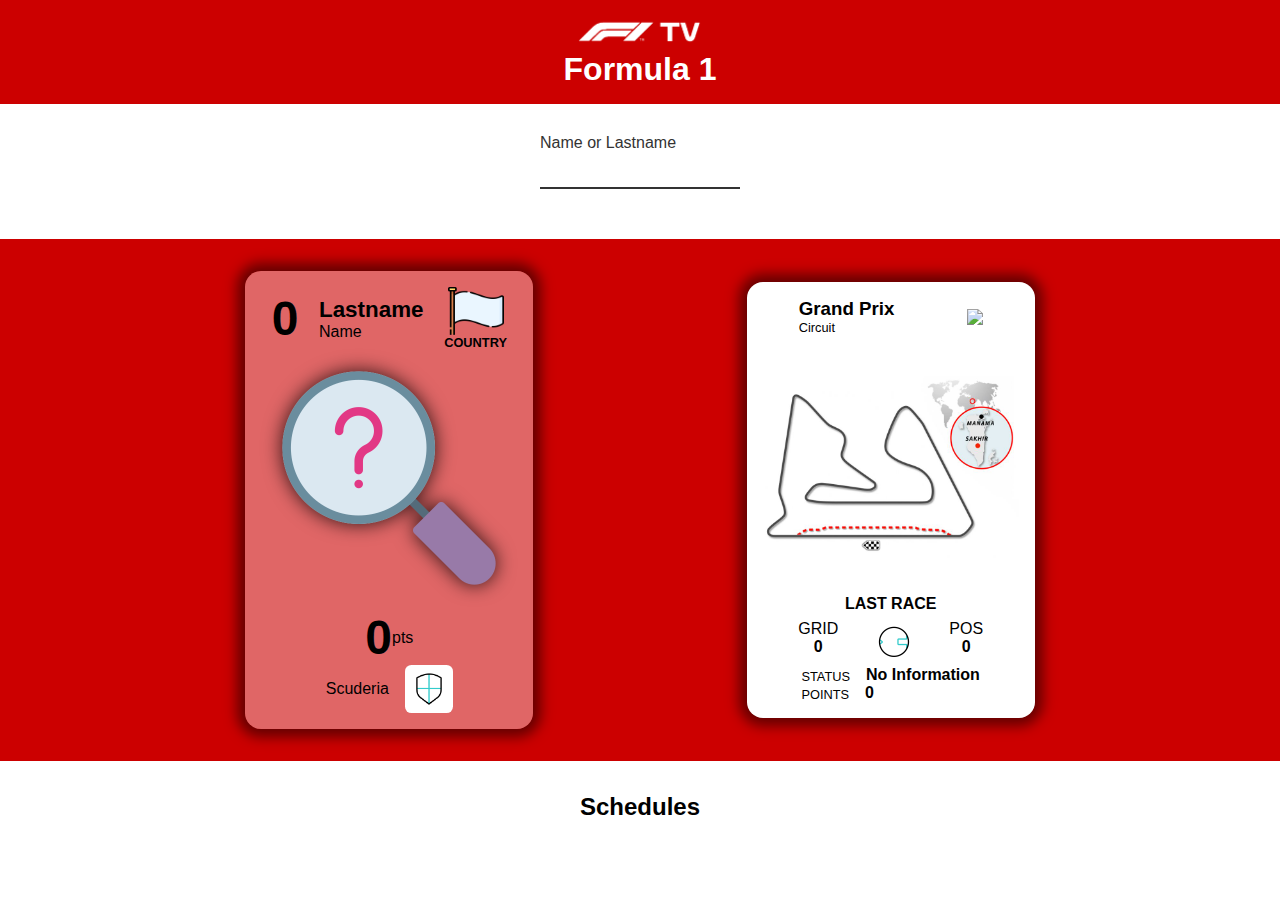
==== commit 84c21581: "Se carga carrusel del calendario" ====
--- a/F1/index.html
+++ b/F1/index.html
@@ -8,6 +8,7 @@
       rel="stylesheet"
       type="text/css"
     />
+    <link rel="stylesheet" href="https://cdn.jsdelivr.net/npm/swiper@11/swiper-bundle.min.css" />
     <link rel="stylesheet" href="styles/style.css" />
     <title>F1</title>
   </head>
@@ -121,66 +122,28 @@
     </main>
     <section class="schedules">
       <h2 class="schedules__title">Schedules</h2>
-      <div class="schedules__cards" id="scheduleCards">
-        <div class="schedules__card">
-          <figure class="card__flagCircuit">
-            <img src="https://flagsapi.com/CO/shiny/64.png" id="scheduleFlag" />
-            <div class="card__circuitTitle">
-              <span class="schedules__roundRace" id="roundRace"><b>1</b></span>
-              <h3 class="card__circuitTitle--gp" id="scheduleGP">Grand Prix</h3>
-              <span class="card__circuitTitle--name" id="scheduleCircuit"
-                >Circuit</span
-              >
-            </div>
-          </figure>
-          <figure>
-            <img
-              src="assets/Circuit/Bahrain International Circuit.jpg"
-              class="card__circuitTitle--img"
-              alt="Image of Circuit"
-              id="imgScheCircuit"
-            />
-          </figure>
-          <div class="schedules__info">
-            <span class="schedules__date" id="scheduleDate"
-              ><b>Date: </b> xxxx - xx - xx</span
-            >
-            <figure class="schedules__data">
-              <img
-                src="https://flagsapi.com/CO/shiny/64.png"
-                alt=""
-                class="schedules__data--flag"
-              />
-              <span class="schedules__date--race" id="hCO">xx : xx : xx</span>
-            </figure>
-            <figure class="schedules__data">
-              <img
-                src="https://flagsapi.com/BR/shiny/64.png"
-                alt=""
-                class="schedules__data--flag"
-              />
-              <span class="schedules__date--race" id="hBR">xx : xx : xx</span>
-            </figure>
-            <figure class="schedules__data">
-              <img
-                src="https://flagsapi.com/MX/shiny/64.png"
-                alt=""
-                class="schedules__data--flag"
-              />
-              <span class="schedules__date--race" id="hMX">xx : xx : xx</span>
-            </figure>
-            <figure class="schedules__data">
-              <img
-                src="https://flagsapi.com/AR/shiny/64.png"
-                alt=""
-                class="schedules__data--flag"
-              />
-              <span class="schedules__date--race" id="hAR">xx : xx : xx</span>
-            </figure>
-          </div>
-        </div>
+      <div class="swiper-container">
+      <div class="schedules__cards swiper-wrapper" id="scheduleCards">
       </div>
+    </div>
     </section>
+    <script src="https://cdn.jsdelivr.net/npm/swiper@11/swiper-bundle.min.js"></script>
+    <script>
+      const swiper = new Swiper(".swiper-container", {
+          effect: "coverflow",
+          grabCursor: true,
+          centeredSlides: true,
+          slidesPerView: "auto",
+          loop: true,
+          coverflowEffect: {
+              depth: 500,
+              modifier: 1,
+              slidesShadows: true,
+              rotate: 0,
+              stretch: 0
+          }
+      })
+  </script>
     <script src="app/app.js" type="module" defer></script>
   </body>
 </html>
--- a/F1/styles/style.css
+++ b/F1/styles/style.css
@@ -298,6 +298,27 @@
   -moz-box-shadow: 0px 0px 13px 8px rgba(0, 0, 0, 0.51);
 }
 
+.swiper {
+  width: 100%;
+  display: flex;
+  flex-wrap: wrap;
+  justify-content: center;
+}
+
+.swiper-wrapper{
+  width: 20rem;
+  padding: .8rem;
+}
+
+.swiper-slide{
+  flex-shrink: 0;
+  width: 100%;
+  padding: 0.8rem;
+  border-radius: 0.8rem;
+}
+
+
+
 .schedules__info{
   display: flex;
   flex-direction: column;
@@ -313,6 +334,11 @@
 .schedules__data--flag{
   width: 2rem;
   height: 2rem;
+}
+
+.imgScheCircuit{
+  width: 16rem;
+  height: 16rem;
 }
 
 
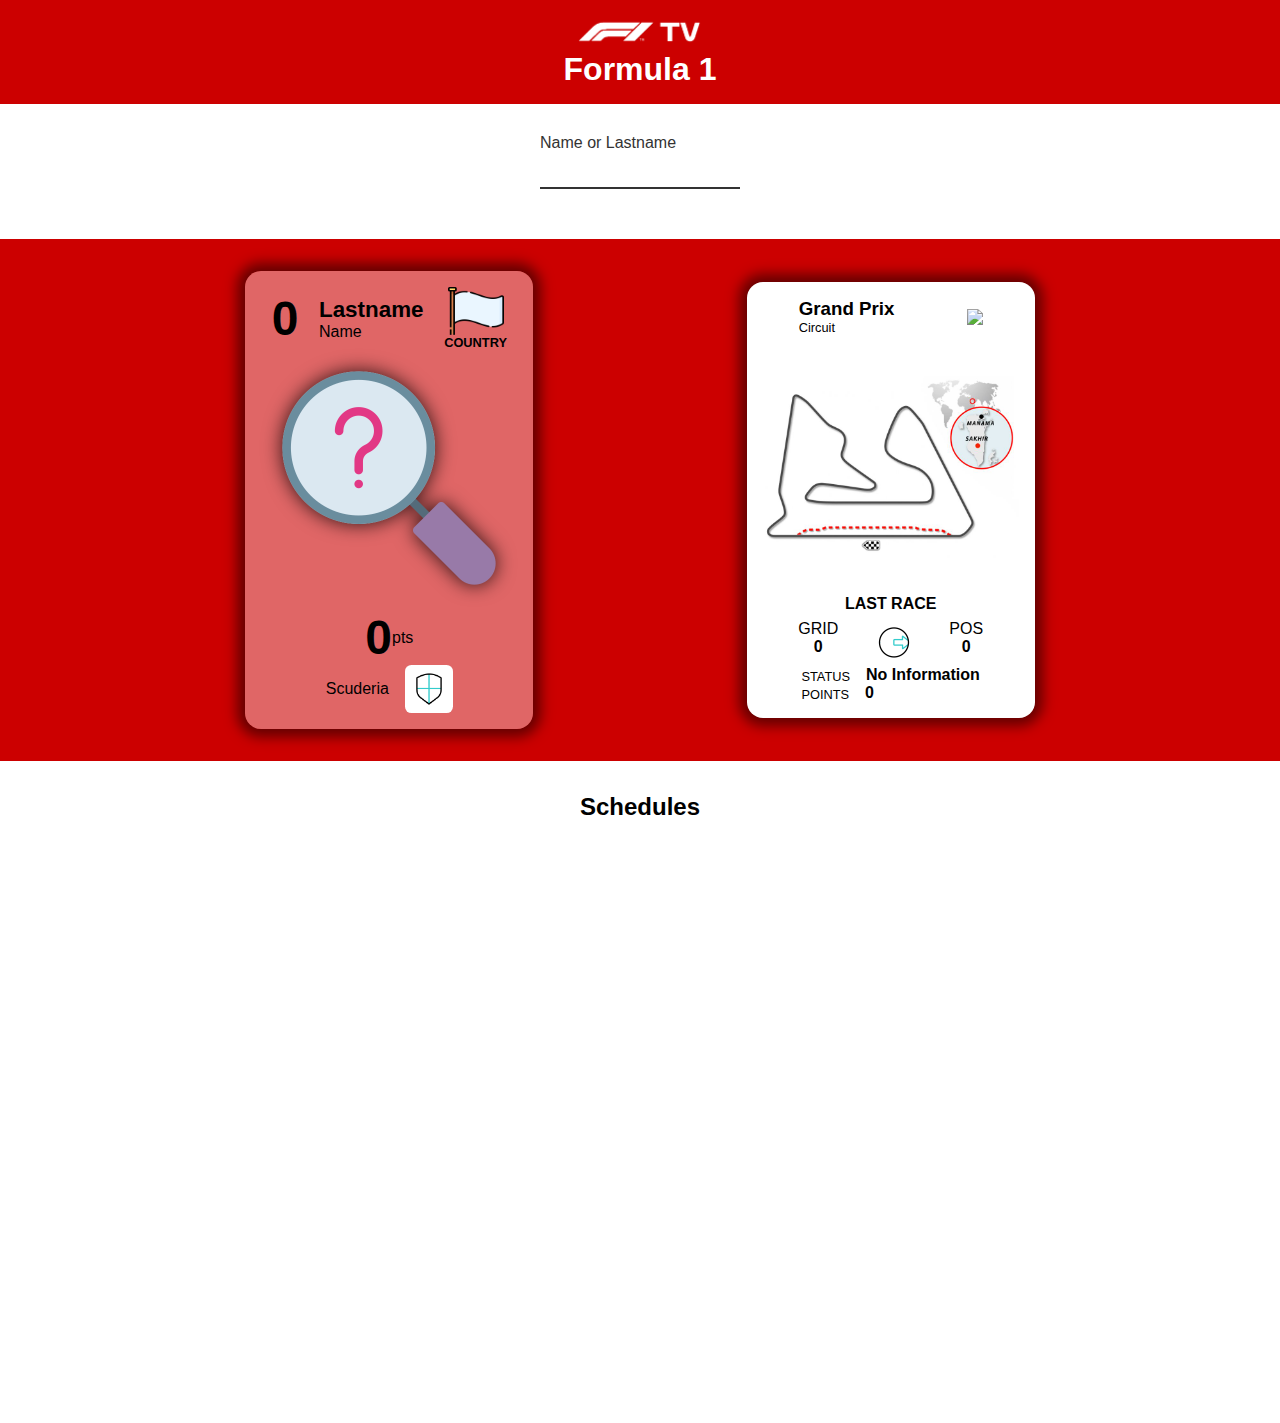
==== commit dc32d1e2: "Se realizan cambios en el swiper" ====
--- a/F1/index.html
+++ b/F1/index.html
@@ -1,149 +1,114 @@
 <!DOCTYPE html>
 <html lang="en">
-  <head>
-    <meta charset="UTF-8" />
-    <meta name="viewport" content="width=device-width, initial-scale=1.0" />
-    <link
-      href="https://blogfonts.com/css/aWQ9MTUxNTEzJnN1Yj01MTMmYz1mJnR0Zj1Gb3JtdWxhMS1SZWd1bGFyX3dlYl8wLnR0ZiZuPWZvcm11bGExLWRpc3BsYXktcmVndWxhci0y/Formula1 Display Regular.ttf"
-      rel="stylesheet"
-      type="text/css"
-    />
-    <link rel="stylesheet" href="https://cdn.jsdelivr.net/npm/swiper@11/swiper-bundle.min.css" />
-    <link rel="stylesheet" href="styles/style.css" />
-    <title>F1</title>
-  </head>
 
-  <body>
-    <header class="header">
-      <figure class="header__logo">
-        <img
-          src="assets/Logo/f1tv.png"
-          class="header__img"
-          alt="Formula 1 Logo"
-        />
-      </figure>
-      <h1 class="header__title">Formula 1</h1>
-    </header>
-    <div class="input-container">
-      <input type="text" id="searchDriver" class="input" />
-      <label for="searchDriver" class="label">Name or Lastname</label>
-      <div class="underline"></div>
-    </div>
-    <main class="container">
-      <section class="card" id="background">
-        <section class="card__left">
-          <div class="card__driver">
-            <span class="card__number" id="driverNumber">0</span>
-            <div class="card__fullName">
-              <span class="card__firstName" id="driverName">Name</span>
-              <span class="card__lastName" id="driverLastName">Lastname</span>
+<head>
+  <meta charset="UTF-8" />
+  <meta name="viewport" content="width=device-width, initial-scale=1.0" />
+  <link
+    href="https://blogfonts.com/css/aWQ9MTUxNTEzJnN1Yj01MTMmYz1mJnR0Zj1Gb3JtdWxhMS1SZWd1bGFyX3dlYl8wLnR0ZiZuPWZvcm11bGExLWRpc3BsYXktcmVndWxhci0y/Formula1 Display Regular.ttf"
+    rel="stylesheet" type="text/css" />
+  <link rel="stylesheet" href="https://cdn.jsdelivr.net/npm/swiper@11/swiper-bundle.min.css" />
+  <link rel="stylesheet" href="styles/style.css" />
+  <title>F1</title>
+</head>
+
+<body>
+  <header class="header">
+    <figure class="header__logo">
+      <img src="assets/Logo/f1tv.png" class="header__img" alt="Formula 1 Logo" />
+    </figure>
+    <h1 class="header__title">Formula 1</h1>
+  </header>
+  <div class="input-container">
+    <input type="text" id="searchDriver" class="input" />
+    <label for="searchDriver" class="label">Name or Lastname</label>
+    <div class="underline"></div>
+  </div>
+  <main class="container">
+    <section class="card" id="background">
+      <section class="card__left">
+        <div class="card__driver">
+          <span class="card__number" id="driverNumber">0</span>
+          <div class="card__fullName">
+            <span class="card__firstName" id="driverName">Name</span>
+            <span class="card__lastName" id="driverLastName">Lastname</span>
+          </div>
+          <div class="card__country">
+            <img src="assets/Logo/bandera-blanca.png" class="card__icon" id="driverFlag" />
+            <span class="card__codCountry" id="codCountry">COUNTRY</span>
+          </div>
+        </div>
+        <figure class="card__img">
+          <img src="assets/Drivers/desconocido.png" alt="Search Driver" class="card__img--driver" id="imgDriver" />
+        </figure>
+        <div class="card__points">
+          <span class="card__points--number" id="driverPoints">0</span>
+          <span class="card__points--pts">pts</span>
+        </div>
+        <figure class="card__escuderia">
+          <span class="card__escuderia--name" id="scuderia">Scuderia</span>
+          <img src="assets/Constructors/escudo.gif" alt="Logo Red Bull Racing" class="card__escuderia--logo"
+            id="imgScuderia" />
+        </figure>
+      </section>
+      <section class="card__right">
+        <section class="card__circuit">
+          <figure class="card__flagCircuit">
+            <img src="https://flagsapi.com/CO/shiny/64.png" id="raceFlag" />
+            <div class="card__circuitTitle">
+              <h3 class="card__circuitTitle--gp" id="nameGP">Grand Prix</h3>
+              <span class="card__circuitTitle--name" id="nameCircuit">Circuit</span>
             </div>
-            <div class="card__country">
-              <img
-                src="assets/Logo/bandera-blanca.png"
-                class="card__icon"
-                id="driverFlag"
-              />
-              <span class="card__codCountry" id="codCountry">COUNTRY</span>
+          </figure>
+          <figure>
+            <img src="assets/Circuit/Bahrain International Circuit.jpg" class="card__circuitTitle--img"
+              alt="Image of Circuit" id="imgCircuit" />
+          </figure>
+          <div class="card__data">
+            <span class="card__lastRace">LAST RACE</span>
+            <div class="card__position">
+              <span class="card__position--left">GRID <span><b id="grid">0</b></span></span>
+              <img src="assets/Font/flecha-correcta.gif" alt="" class="card__position--center" />
+              <span class="card__position--right">POS <span><b id="pos">0</b></span></span>
+            </div>
+            <div class="card__status">
+              <span class="card__status--stat">STATUS
+                <span class="card__status--finish" id="stat">No Information</span></span>
+              <span class="card__status--points">POINTS
+                <span class="card__status--pos" id="points">0</span></span>
             </div>
           </div>
-          <figure class="card__img">
-            <img
-              src="assets/Drivers/desconocido.png"
-              alt="Search Driver"
-              class="card__img--driver"
-              id="imgDriver"
-            />
-          </figure>
-          <div class="card__points">
-            <span class="card__points--number" id="driverPoints">0</span>
-            <span class="card__points--pts">pts</span>
-          </div>
-          <figure class="card__escuderia">
-            <span class="card__escuderia--name" id="scuderia">Scuderia</span>
-            <img
-              src="assets/Constructors/escudo.gif"
-              alt="Logo Red Bull Racing"
-              class="card__escuderia--logo"
-              id="imgScuderia"
-            />
-          </figure>
-        </section>
-        <section class="card__right">
-          <section class="card__circuit">
-            <figure class="card__flagCircuit">
-              <img src="https://flagsapi.com/CO/shiny/64.png" id="raceFlag" />
-              <div class="card__circuitTitle">
-                <h3 class="card__circuitTitle--gp" id="nameGP">Grand Prix</h3>
-                <span class="card__circuitTitle--name" id="nameCircuit"
-                  >Circuit</span
-                >
-              </div>
-            </figure>
-            <figure>
-              <img
-                src="assets/Circuit/Bahrain International Circuit.jpg"
-                class="card__circuitTitle--img"
-                alt="Image of Circuit"
-                id="imgCircuit"
-              />
-            </figure>
-            <div class="card__data">
-              <span class="card__lastRace">LAST RACE</span>
-              <div class="card__position">
-                <span class="card__position--left"
-                  >GRID <span><b id="grid">0</b></span></span
-                >
-                <img
-                  src="assets/Font/flecha-correcta.gif"
-                  alt=""
-                  class="card__position--center"
-                />
-                <span class="card__position--right"
-                  >POS <span><b id="pos">0</b></span></span
-                >
-              </div>
-              <div class="card__status">
-                <span class="card__status--stat"
-                  >STATUS
-                  <span class="card__status--finish" id="stat"
-                    >No Information</span
-                  ></span
-                >
-                <span class="card__status--points"
-                  >POINTS
-                  <span class="card__status--pos" id="points">0</span></span
-                >
-              </div>
-            </div>
-          </section>
         </section>
       </section>
-    </main>
-    <section class="schedules">
-      <h2 class="schedules__title">Schedules</h2>
-      <div class="swiper-container">
+    </section>
+  </main>
+  <section class="schedules">
+    <h2 class="schedules__title">Schedules</h2>
+    <div class="swiper-container">
       <div class="schedules__cards swiper-wrapper" id="scheduleCards">
       </div>
     </div>
-    </section>
-    <script src="https://cdn.jsdelivr.net/npm/swiper@11/swiper-bundle.min.js"></script>
-    <script>
-      const swiper = new Swiper(".swiper-container", {
-          effect: "coverflow",
-          grabCursor: true,
-          centeredSlides: true,
-          slidesPerView: "auto",
-          loop: true,
-          coverflowEffect: {
-              depth: 500,
-              modifier: 1,
-              slidesShadows: true,
-              rotate: 0,
-              stretch: 0
-          }
-      })
+  </section>
+  <script src="https://cdn.jsdelivr.net/npm/swiper@11/swiper-bundle.min.js"></script>
+  <script>
+    const swiper = new Swiper(".swiper-container", {
+      spaceBetween: 30,
+      effect: "coverflow",
+      grabCursor: true,
+      centeredSlides: true,
+      centeredSlidesBounds: true,
+      slidesPerView: "auto",
+      loop: true,
+      coverflowEffect: {
+        depth: 500,
+        modifier: 1,
+        slidesShadows: true,
+        rotate: 0,
+        stretch: 0
+      }
+    })
   </script>
-    <script src="app/app.js" type="module" defer></script>
-  </body>
-</html>
+  <script src="app/app.js" type="module" defer></script>
+</body>
+
+</html>--- a/F1/styles/style.css
+++ b/F1/styles/style.css
@@ -211,7 +211,7 @@
 }
 
 .card__circuitTitle--img {
-  width: 16rem;
+  width: 100%;
   height: 16rem;
 }
 
@@ -286,9 +286,14 @@
   align-items: center;
   padding: 2rem;
   gap: 2rem;
-}
+  width: 100%;
+  max-width: 100%;
+}
+
 
 .schedules__card{
+  width: 100%;
+  max-width: 100%;
   background-color: #fff;
   color: #000;
   border-radius: 1rem;
@@ -298,15 +303,26 @@
   -moz-box-shadow: 0px 0px 13px 8px rgba(0, 0, 0, 0.51);
 }
 
+.swiper-container{
+  width: 100%;
+  max-width: 100%;
+}
+
 .swiper {
   width: 100%;
+  max-width: 100%;
   display: flex;
   flex-wrap: wrap;
   justify-content: center;
 }
 
+.swiper-3d{
+  perspective: 60rem;
+}
+
 .swiper-wrapper{
   width: 20rem;
+  height: 32rem;
   padding: .8rem;
 }
 
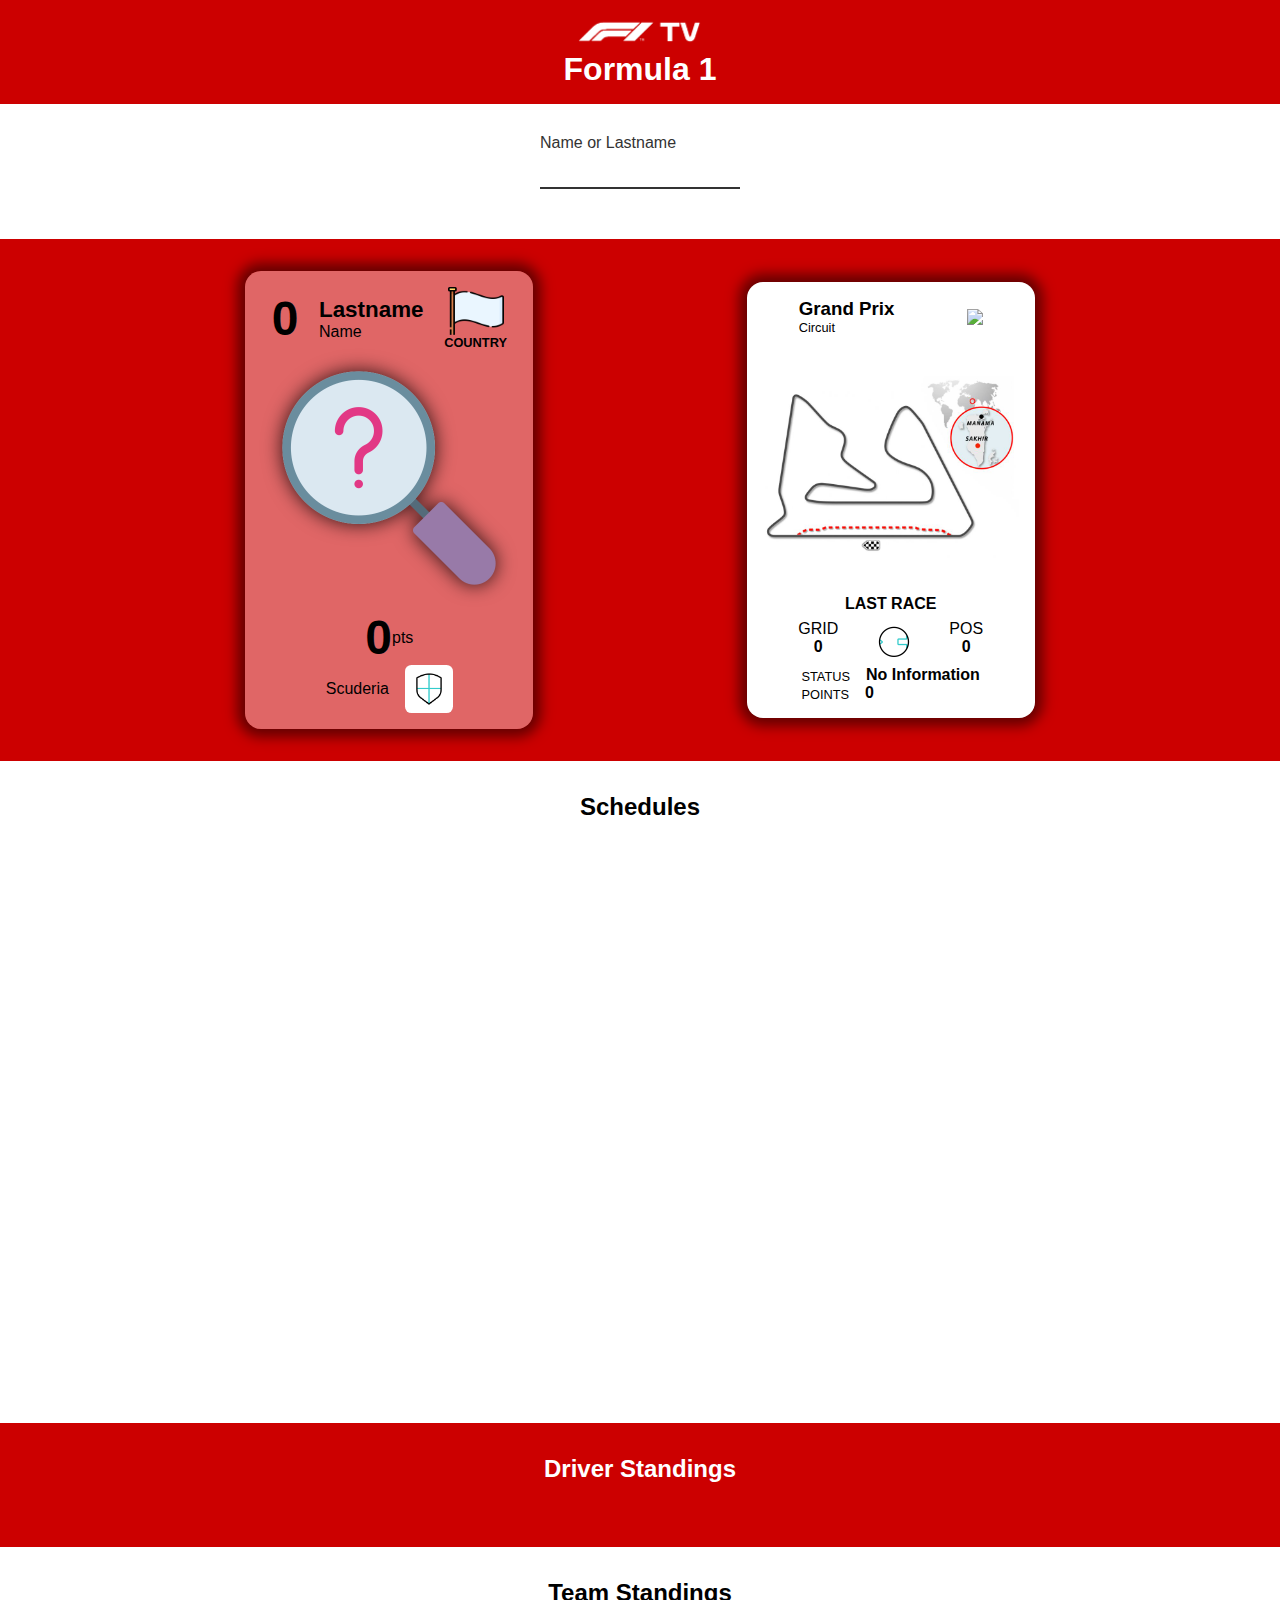
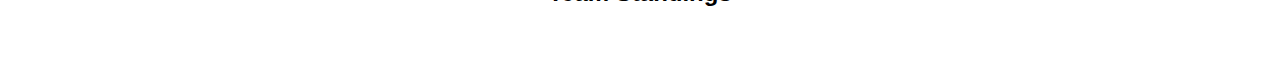
==== commit 6a043d04: "Se crean las tablas de conductores y de pilotos" ====
--- a/F1/index.html
+++ b/F1/index.html
@@ -89,6 +89,14 @@
       </div>
     </div>
   </section>
+  <section class="driverStand">
+    <h2 class="driverStand__title">Driver Standings</h2>
+    <div class="driverStand__table" id="tableD"></div>
+  </section>
+  <section class="teamStand">
+    <h2 class="teamStand__title">Team Standings</h2>
+    <div class="teamStand__table" id="tableT"></div>
+  </section>
   <script src="https://cdn.jsdelivr.net/npm/swiper@11/swiper-bundle.min.js"></script>
   <script>
     const swiper = new Swiper(".swiper-container", {
--- a/F1/styles/style.css
+++ b/F1/styles/style.css
@@ -310,14 +310,9 @@
 
 .swiper {
   width: 100%;
-  max-width: 100%;
   display: flex;
   flex-wrap: wrap;
   justify-content: center;
-}
-
-.swiper-3d{
-  perspective: 60rem;
 }
 
 .swiper-wrapper{
@@ -327,8 +322,6 @@
 }
 
 .swiper-slide{
-  flex-shrink: 0;
-  width: 100%;
   padding: 0.8rem;
   border-radius: 0.8rem;
 }
@@ -356,6 +349,51 @@
   width: 16rem;
   height: 16rem;
 }
+
+
+/* Driver Standing */
+
+.driverStand{
+  background-color: #cc0000;
+  color:#fff;
+  display: flex;
+  flex-direction: column;
+  align-items: center;
+  padding: 2rem;
+  gap: 2rem
+}
+
+table {
+  width: 100%;
+  border-collapse: collapse;
+}
+th, td {
+  text-align: center;
+  padding: 8px;
+  border: 1px solid #000;
+}
+.driversStand__table--th {
+  background-color: #f2f2f2;
+  color: #000;
+}
+
+/* Teams Standing */
+
+.teamStand{
+  background-color: #fff;
+  color:#000;
+  display: flex;
+  flex-direction: column;
+  align-items: center;
+  padding: 2rem;
+  gap: 2rem
+}
+
+.teamsStand__table--th{
+  background-color: #cc0000;
+  color: #fff;
+}
+
 
 
 
